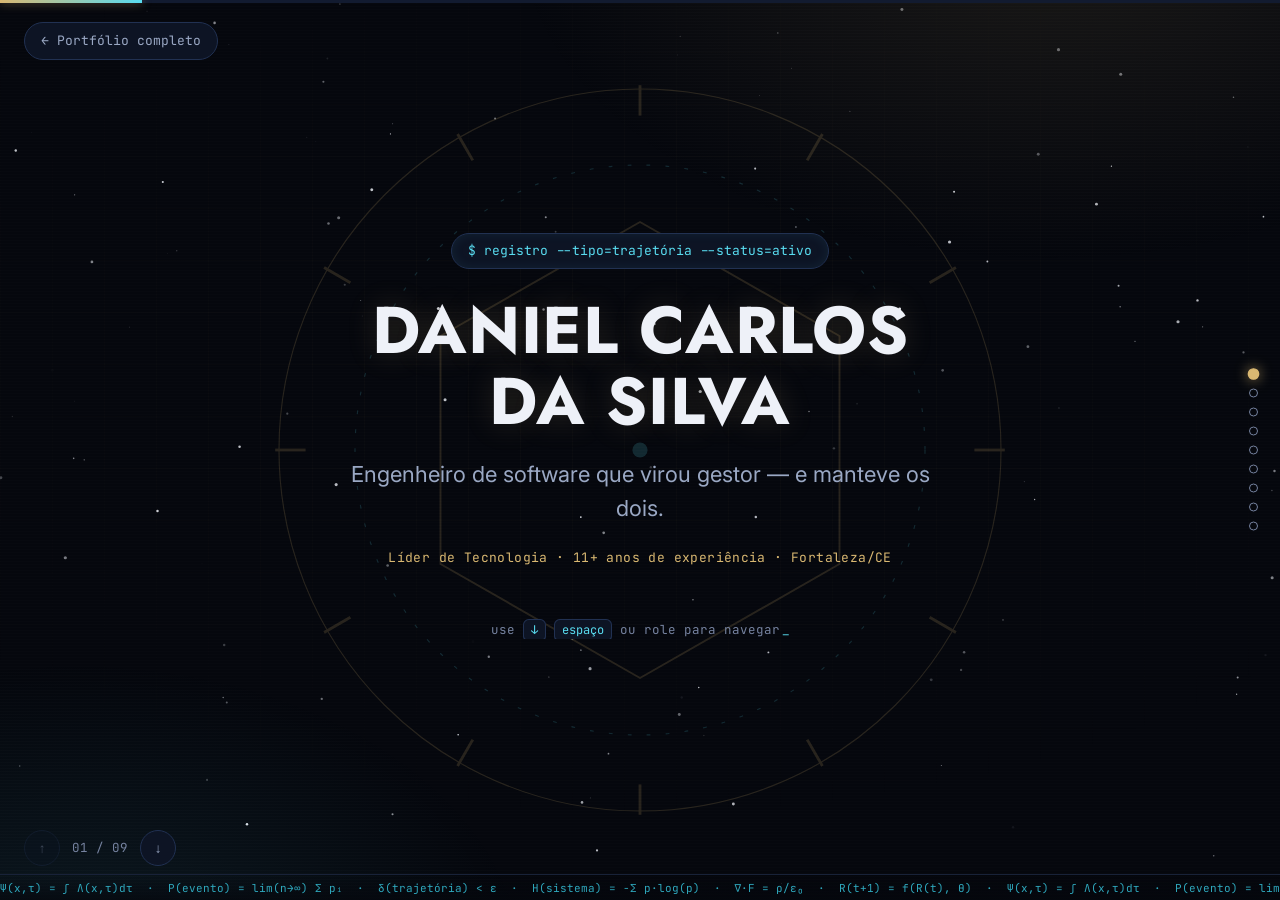
==== apresentacao.html @ c09f31e4 "Adicionar apresentação de trajetória em slide-deck com tema sci-fi Nova página apresentacao.html: sl" ====
<!DOCTYPE html>
<html lang="pt-BR">
<head>
<meta charset="UTF-8">
<meta name="viewport" content="width=device-width, initial-scale=1.0">
<title>Apresentação — Daniel Carlos da Silva</title>
<meta name="description" content="Apresentação da trajetória de Daniel Carlos da Silva: de assistente de TI a Líder de Tecnologia, com liderança, engenharia, dados e IA aplicada a negócio.">
<meta name="theme-color" content="#05070d">
<link rel="canonical" href="https://danielcarlos.dev/apresentacao.html">
<meta property="og:type" content="website">
<meta property="og:title" content="Apresentação — Daniel Carlos da Silva">
<meta property="og:description" content="Trajetória de assistente de TI a Líder de Tecnologia — liderança, engenharia, dados e IA aplicada a negócio.">
<meta property="og:url" content="https://danielcarlos.dev/apresentacao.html">
<meta property="og:locale" content="pt_BR">
<meta property="og:image" content="https://danielcarlos.dev/assets/og-image.png">
<meta property="og:image:width" content="1200">
<meta property="og:image:height" content="630">
<meta name="twitter:card" content="summary_large_image">
<meta name="twitter:image" content="https://danielcarlos.dev/assets/og-image.png">
<link rel="icon" href="assets/favicon.svg" type="image/svg+xml">
<link rel="icon" href="assets/favicon.ico" sizes="any">
<link rel="apple-touch-icon" href="assets/apple-touch-icon.png">
<link rel="preconnect" href="https://fonts.googleapis.com">
<link rel="preconnect" href="https://fonts.gstatic.com" crossorigin>
<link href="https://fonts.googleapis.com/css2?family=Jost:wght@500;600;700&family=Orbitron:wght@500;700;800&family=JetBrains+Mono:wght@400;500;700&family=Inter:wght@400;500;600;700&display=swap" rel="stylesheet">
<link rel="stylesheet" href="css/apresentacao.css">
</head>
<body>

<canvas id="starfield" class="starfield" aria-hidden="true"></canvas>
<div class="deck-bg" aria-hidden="true"></div>

<svg class="vault-emblem" viewBox="0 0 400 400" aria-hidden="true">
  <g class="ring ring-outer">
    <circle cx="200" cy="200" r="190" fill="none" stroke="var(--gold)" stroke-width="0.6"/>
    <line x1="200" y1="8" x2="200" y2="24" stroke="var(--gold)" stroke-width="1.5"/>
    <line x1="200" y1="8" x2="200" y2="24" stroke="var(--gold)" stroke-width="1.5" transform="rotate(30 200 200)"/>
    <line x1="200" y1="8" x2="200" y2="24" stroke="var(--gold)" stroke-width="1.5" transform="rotate(60 200 200)"/>
    <line x1="200" y1="8" x2="200" y2="24" stroke="var(--gold)" stroke-width="1.5" transform="rotate(90 200 200)"/>
    <line x1="200" y1="8" x2="200" y2="24" stroke="var(--gold)" stroke-width="1.5" transform="rotate(120 200 200)"/>
    <line x1="200" y1="8" x2="200" y2="24" stroke="var(--gold)" stroke-width="1.5" transform="rotate(150 200 200)"/>
    <line x1="200" y1="8" x2="200" y2="24" stroke="var(--gold)" stroke-width="1.5" transform="rotate(180 200 200)"/>
    <line x1="200" y1="8" x2="200" y2="24" stroke="var(--gold)" stroke-width="1.5" transform="rotate(210 200 200)"/>
    <line x1="200" y1="8" x2="200" y2="24" stroke="var(--gold)" stroke-width="1.5" transform="rotate(240 200 200)"/>
    <line x1="200" y1="8" x2="200" y2="24" stroke="var(--gold)" stroke-width="1.5" transform="rotate(270 200 200)"/>
    <line x1="200" y1="8" x2="200" y2="24" stroke="var(--gold)" stroke-width="1.5" transform="rotate(300 200 200)"/>
    <line x1="200" y1="8" x2="200" y2="24" stroke="var(--gold)" stroke-width="1.5" transform="rotate(330 200 200)"/>
  </g>
  <g class="ring ring-mid">
    <circle cx="200" cy="200" r="150" fill="none" stroke="var(--cyan)" stroke-width="0.6" stroke-dasharray="2 8"/>
  </g>
  <g class="ring ring-inner">
    <polygon points="200,80 305,140 305,260 200,320 95,260 95,140" fill="none" stroke="var(--gold)" stroke-width="1"/>
  </g>
  <circle cx="200" cy="200" r="4" fill="var(--cyan)"/>
</svg>

<div class="equation-ticker" aria-hidden="true">
  <div class="ticker-track">
    <span>Ψ(x,τ) = ∫ Λ(x,τ)dτ&nbsp;&nbsp;·&nbsp;&nbsp;P(evento) = lim(n→∞) Σ pᵢ&nbsp;&nbsp;·&nbsp;&nbsp;δ(trajetória) &lt; ε&nbsp;&nbsp;·&nbsp;&nbsp;H(sistema) = −Σ p·log(p)&nbsp;&nbsp;·&nbsp;&nbsp;∇·F = ρ/ε₀&nbsp;&nbsp;·&nbsp;&nbsp;R(t+1) = f(R(t), θ)&nbsp;&nbsp;·&nbsp;&nbsp;</span>
    <span>Ψ(x,τ) = ∫ Λ(x,τ)dτ&nbsp;&nbsp;·&nbsp;&nbsp;P(evento) = lim(n→∞) Σ pᵢ&nbsp;&nbsp;·&nbsp;&nbsp;δ(trajetória) &lt; ε&nbsp;&nbsp;·&nbsp;&nbsp;H(sistema) = −Σ p·log(p)&nbsp;&nbsp;·&nbsp;&nbsp;∇·F = ρ/ε₀&nbsp;&nbsp;·&nbsp;&nbsp;R(t+1) = f(R(t), θ)&nbsp;&nbsp;·&nbsp;&nbsp;</span>
  </div>
</div>

<a class="deck-home" href="index.html">← Portfólio completo</a>

<div class="deck-progress"><span id="deckProgress"></span></div>

<main class="deck" id="deck">

  <!-- 00 · COVER -->
  <section class="slide" data-slide="0">
    <div class="slide-inner cover">
      <span class="tag mono anim">$ registro --tipo=trajetória --status=ativo</span>
      <h1 class="anim">Daniel Carlos<br>da Silva</h1>
      <p class="sub anim">Engenheiro de software que virou gestor — e manteve os dois.</p>
      <div class="cover-meta anim">Líder de Tecnologia · 11+ anos de experiência · Fortaleza/CE</div>
      <div class="hint anim">use <kbd>↓</kbd> <kbd>espaço</kbd> ou role para navegar<span class="cursor-blink">_</span></div>
    </div>
  </section>

  <!-- 01 · QUEM SOU -->
  <section class="slide" data-slide="1">
    <div class="slide-inner">
      <span class="eyebrow anim">Registro 01 · Identidade</span>
      <h2 class="anim">Três frentes, uma única pessoa</h2>
      <p class="lead anim">Não sou gestor que se afastou da técnica: sou o profissional que traduz complexidade técnica em decisão de negócio — e vice-versa.</p>
      <div class="cards-3 anim">
        <div class="card">
          <span class="card-tag">Liderança</span>
          <h3>Gestão de pessoas</h3>
          <p>Times multidisciplinares, 1:1 periódicos, feedback, PDI com modelo CHA e cultura Full Cycle.</p>
        </div>
        <div class="card">
          <span class="card-tag">Engenharia</span>
          <h3>Hands-on técnico</h3>
          <p>Python/Django, PHP/Laravel, APIs, arquitetura serverless em AWS, Data Lake e DevOps.</p>
        </div>
        <div class="card">
          <span class="card-tag">Negócio</span>
          <h3>Resultado operacional</h3>
          <p>Redução de custos de cloud, governança, LGPD, melhoria de SLAs e automação com IA.</p>
        </div>
      </div>
    </div>
  </section>

  <!-- 02 · IMPACTO -->
  <section class="slide" data-slide="2">
    <div class="slide-inner">
      <span class="eyebrow anim">Registro 02 · Impacto</span>
      <h2 class="anim">Números que sustentam a operação</h2>
      <div class="stats-grid anim">
        <div class="stat">
          <span class="stat-num" data-count-to="19">0</span>
          <span class="stat-lab">pessoas lideradas</span>
        </div>
        <div class="stat">
          <span class="stat-num" data-count-to="11" data-suffix="+">0</span>
          <span class="stat-lab">anos de experiência</span>
        </div>
        <div class="stat">
          <span class="stat-num" data-count-to="99.7" data-decimals="1" data-suffix="%">0</span>
          <span class="stat-lab">SLA de 1ª resposta</span>
        </div>
        <div class="stat">
          <span class="stat-num" data-count-to="4260" data-thousands="true">0</span>
          <span class="stat-lab">tickets resolvidos/ano</span>
        </div>
        <div class="stat">
          <span class="stat-num" data-count-to="10" data-prefix="+" data-suffix="k">0</span>
          <span class="stat-lab">acessos mensais</span>
        </div>
        <div class="stat">
          <span class="stat-num" data-count-to="52" data-prefix="+" data-suffix="%">0</span>
          <span class="stat-lab">crescimento da empresa (2024)</span>
        </div>
      </div>
    </div>
  </section>

  <!-- 03 · TRAJETORIA -->
  <section class="slide" data-slide="3">
    <div class="slide-inner">
      <span class="eyebrow anim">Registro 03 · Trajetória</span>
      <h2 class="anim">De assistente de TI a gerente de tecnologia</h2>
      <div class="deck-timeline anim">
        <div class="dt-item">
          <span class="dt-when">2015 — 2018</span>
          <span class="dt-role">Assistente de TI</span>
          <span class="dt-desc">Suporte técnico N1, gestão de ativos e infraestrutura interna.</span>
        </div>
        <div class="dt-item">
          <span class="dt-when">2018 — 2019</span>
          <span class="dt-role">Analista de TI Pleno</span>
          <span class="dt-desc">Requisitos, integrações via API e administração de servidores.</span>
        </div>
        <div class="dt-item">
          <span class="dt-when">2019 — 2022</span>
          <span class="dt-role">Analista de TI Sênior</span>
          <span class="dt-desc">Telemetria em tempo real de usinas fotovoltaicas e medidores.</span>
        </div>
        <div class="dt-item current">
          <span class="dt-when">2022 — atual</span>
          <span class="dt-role">Gerente de Tecnologia</span>
          <span class="dt-desc">Liderança de 19 pessoas, arquitetura AWS, Data Lake e IA aplicada.</span>
        </div>
      </div>
    </div>
  </section>

  <!-- 04 · PROJETOS -->
  <section class="slide" data-slide="4">
    <div class="slide-inner">
      <span class="eyebrow anim">Registro 04 · Projetos em destaque</span>
      <h2 class="anim">Onde a arquitetura encontra o resultado</h2>
      <div class="cards-2x2 anim">
        <div class="card">
          <span class="card-tag">Inteligência Artificial</span>
          <h3>Multi-agente de IA para licitações</h3>
          <p>Agentes especializados monitoram editais e avaliam aderência ao perfil da empresa.</p>
        </div>
        <div class="card">
          <span class="card-tag">Energia &amp; IA</span>
          <h3>eco3e — reciclagem &amp; bonificação</h3>
          <p>Trilha de auditoria ponta a ponta para crédito automático em conta (Enel/Equatorial).</p>
        </div>
        <div class="card">
          <span class="card-tag">Dados &amp; Cloud</span>
          <h3>Data Lake corporativo AWS</h3>
          <p>Arquitetura Serverless e Medallion para centralizar dados operacionais com governança LGPD.</p>
        </div>
        <div class="card">
          <span class="card-tag">Arquitetura &amp; Dados</span>
          <h3>Troca com Bônus Equatorial GO</h3>
          <p>+2 milhões de requisições e R$ 12 milhões em verba processados sem intervenção manual.</p>
        </div>
      </div>
    </div>
  </section>

  <!-- 05 · STACK -->
  <section class="slide" data-slide="5">
    <div class="slide-inner">
      <span class="eyebrow anim">Registro 05 · Stack</span>
      <h2 class="anim">Ferramentas do dia a dia</h2>
      <div class="tag-cloud anim">
        <span>Python</span><span>Django</span><span>PHP</span><span>Laravel</span>
        <span>AWS Serverless</span><span>Data Lake</span><span>PySpark</span>
        <span>LLMs &amp; Agentes de IA</span><span>Docker</span><span>MySQL</span>
        <span>PostgreSQL</span><span>Power BI</span><span>Scrum</span><span>Kanban</span>
      </div>
    </div>
  </section>

  <!-- 06 · RESULTADO DE NEGOCIO -->
  <section class="slide" data-slide="6">
    <div class="slide-inner">
      <span class="eyebrow anim">Registro 06 · Resultado de negócio</span>
      <h2 class="anim">Tecnologia que aparece no resultado</h2>
      <div class="big-stats anim">
        <div class="big-stat">
          <span class="stat-num" data-count-to="52" data-prefix="+" data-suffix="%">0</span>
          <span class="stat-lab">crescimento da 3e Soluções em 2024 (revista Exame)</span>
        </div>
        <div class="big-stat">
          <span class="stat-num" data-count-to="200" data-prefix="R$ " data-suffix=" milhões">0</span>
          <span class="stat-lab">projeção de faturamento para 2026</span>
        </div>
      </div>
      <p class="lead anim">Resultado de negócio sustentado pela tecnologia que lidero — não uptime isolado, impacto que aparece no resultado da empresa.</p>
    </div>
  </section>

  <!-- 07 · FORMACAO -->
  <section class="slide" data-slide="7">
    <div class="slide-inner">
      <span class="eyebrow anim">Registro 07 · Formação</span>
      <h2 class="anim">Aprendizado contínuo</h2>
      <div class="edu-list anim">
        <div class="edu-row"><span>Pós-graduação em Inteligência Artificial</span><span class="st">em curso · UNIFOR</span></div>
        <div class="edu-row"><span>MBA em Liderança e Gestão de Pessoas</span><span class="st">em curso · Descomplica</span></div>
        <div class="edu-row"><span>Pós-graduação em Engenharia de Software</span><span class="st done">concluída · Descomplica</span></div>
        <div class="edu-row"><span>Graduação em Redes de Computadores</span><span class="st done">concluída · Faculdade Evolução</span></div>
      </div>
    </div>
  </section>

  <!-- 08 · CONTATO -->
  <section class="slide" data-slide="8">
    <div class="slide-inner cover">
      <span class="eyebrow anim">Registro 08 · Transmissão</span>
      <h2 class="anim">Aberto a oportunidades de liderança em tecnologia</h2>
      <p class="lead anim">Gestão técnica, engenharia, cloud, dados e IA — presencial em Fortaleza/CE, híbrido ou remoto.</p>
      <div class="cta-row anim">
        <a class="btn primary" href="mailto:contato@danielcarlos.dev">contato@danielcarlos.dev</a>
        <a class="btn" href="https://www.linkedin.com/in/danielcdasilva" target="_blank" rel="noopener">LinkedIn ↗</a>
        <a class="btn" href="https://wa.me/5585988012177" target="_blank" rel="noopener">WhatsApp ↗</a>
      </div>
      <a class="deck-back-link anim" href="index.html">Ver portfólio completo →</a>
    </div>
  </section>

</main>

<nav class="deck-dots" id="deckDots" aria-label="Navegação da apresentação"></nav>

<div class="deck-controls">
  <button id="prevSlide" class="deck-btn" aria-label="Slide anterior">↑</button>
  <span class="deck-counter" id="deckCounter">01 / 09</span>
  <button id="nextSlide" class="deck-btn" aria-label="Próximo slide">↓</button>
</div>

<script src="js/apresentacao.js"></script>

</body>
</html>
---- css/apresentacao.css ----
:root{
  --bg:#05070d;
  --bg-elev:#0a0f1c;
  --surface:#0d1424;
  --surface-2:#121b30;
  --line:#213152;
  --line-soft:#182238;
  --ink:#eef1f8;
  --ink-dim:#9aa8c4;
  --ink-faint:#7683a0;
  --gold:#d9b872;
  --gold-bright:#f0cf8e;
  --cyan:#59dcf0;
  --cyan-dim:#2fa8bd;
  --radius:10px;
  --ease:cubic-bezier(.16,1,.3,1);
}
*{box-sizing:border-box;margin:0;padding:0}
html,body{height:100%;overscroll-behavior:none}
body{
  background:var(--bg);color:var(--ink);
  font-family:'Inter',system-ui,sans-serif;line-height:1.55;
  -webkit-font-smoothing:antialiased;
}
a{color:inherit;text-decoration:none}
kbd{
  font-family:'JetBrains Mono',monospace;font-size:12px;background:var(--surface);
  border:1px solid var(--line);border-bottom-width:2px;border-radius:6px;padding:2px 7px;color:var(--cyan);
}
::selection{background:var(--gold);color:#0a0f1c}

.cursor-blink{color:var(--cyan);margin-left:2px;animation:blink 1s step-end infinite}
@keyframes blink{0%,100%{opacity:1}50%{opacity:0}}

/* ---------- AMBIENT LAYERS ---------- */
.starfield{position:fixed;inset:0;z-index:0;pointer-events:none}

.deck-bg{
  position:fixed;inset:0;z-index:0;pointer-events:none;
  background:
    radial-gradient(900px 560px at 82% -8%, rgba(217,184,114,.10), transparent 60%),
    radial-gradient(760px 520px at 6% 108%, rgba(89,220,240,.09), transparent 60%);
}
.deck-bg::before{
  content:"";position:absolute;inset:0;opacity:.5;
  background-image:
    linear-gradient(rgba(217,184,114,.05) 1px, transparent 1px),
    linear-gradient(90deg, rgba(217,184,114,.05) 1px, transparent 1px);
  background-size:52px 52px;
  -webkit-mask-image:radial-gradient(ellipse 80% 60% at 50% 40%, #000 20%, transparent 92%);
  mask-image:radial-gradient(ellipse 80% 60% at 50% 40%, #000 20%, transparent 92%);
}
.deck-bg::after{
  content:"";position:absolute;inset:0;pointer-events:none;
  background:repeating-linear-gradient(rgba(255,255,255,.012) 0px, rgba(255,255,255,.012) 1px, transparent 1px, transparent 3px);
  mix-blend-mode:overlay;
}

.vault-emblem{
  position:fixed;top:50%;left:50%;z-index:0;pointer-events:none;
  width:min(72vw,760px);height:min(72vw,760px);
  transform:translate(-50%,-50%);opacity:.16;
}
.vault-emblem .ring-outer{transform-origin:200px 200px;animation:spin-cw 140s linear infinite}
.vault-emblem .ring-mid{transform-origin:200px 200px;animation:spin-ccw 100s linear infinite}
.vault-emblem .ring-inner{transform-origin:200px 200px;animation:spin-cw 70s linear infinite}
@keyframes spin-cw{to{transform:rotate(360deg)}}
@keyframes spin-ccw{to{transform:rotate(-360deg)}}

.equation-ticker{
  position:fixed;left:0;right:0;bottom:0;z-index:35;height:26px;overflow:hidden;
  background:linear-gradient(180deg, transparent, rgba(5,7,13,.7));
  border-top:1px solid var(--line-soft);
  pointer-events:none;
}
.ticker-track{
  display:flex;white-space:nowrap;width:max-content;
  font-family:'JetBrains Mono',monospace;font-size:11px;color:var(--cyan-dim);
  padding-top:5px;animation:ticker 46s linear infinite;
}
.ticker-track span{padding-right:0}
@keyframes ticker{from{transform:translateX(0)}to{transform:translateX(-50%)}}

@media(prefers-reduced-motion:reduce){
  .vault-emblem .ring-outer,.vault-emblem .ring-mid,.vault-emblem .ring-inner,.ticker-track,.cursor-blink{animation:none}
}

/* ---------- TOP CHROME ---------- */
.deck-home{
  position:fixed;top:22px;left:24px;z-index:40;
  font-family:'JetBrains Mono',monospace;font-size:13px;color:var(--ink-dim);
  background:var(--surface);border:1px solid var(--line);border-radius:99px;
  padding:8px 16px;transition:.2s var(--ease);
}
.deck-home:hover{border-color:var(--cyan);color:var(--cyan);box-shadow:0 0 16px -4px rgba(89,220,240,.5)}

.deck-progress{position:fixed;top:0;left:0;right:0;height:3px;z-index:50;background:var(--surface-2)}
.deck-progress span{
  display:block;height:100%;width:11.11%;
  background:linear-gradient(90deg,var(--gold),var(--cyan));
  box-shadow:0 0 10px rgba(217,184,114,.6);
  transition:width .5s var(--ease);
}

/* ---------- DECK / SLIDES ---------- */
.deck{position:relative;height:100vh;height:100dvh;overflow:hidden;z-index:1}
.slide{
  position:absolute;inset:0;display:flex;align-items:center;justify-content:center;
  padding:90px 28px 118px;
  opacity:0;transform:translateY(28px);
  transition:opacity .55s var(--ease),transform .55s var(--ease);
  pointer-events:none;
}
.slide.active{opacity:1;transform:none;pointer-events:auto;z-index:2}
.slide-inner{
  width:100%;max-width:880px;max-height:100%;overflow-y:auto;
  -webkit-overflow-scrolling:touch;
  scrollbar-width:none;
}
.slide-inner::-webkit-scrollbar{display:none}
.slide-inner.cover{text-align:center;display:flex;flex-direction:column;align-items:center}

.anim{opacity:0;transform:translateY(18px);transition:opacity .55s var(--ease),transform .55s var(--ease)}
.slide.active .anim{opacity:1;transform:none}
.slide.active .anim:nth-child(1){transition-delay:.05s}
.slide.active .anim:nth-child(2){transition-delay:.12s}
.slide.active .anim:nth-child(3){transition-delay:.19s}
.slide.active .anim:nth-child(4){transition-delay:.26s}
.slide.active .anim:nth-child(5){transition-delay:.33s}

.tag{
  display:inline-block;font-family:'JetBrains Mono',monospace;font-size:13px;color:var(--cyan);
  background:var(--surface);border:1px solid var(--line);border-radius:99px;padding:7px 16px;margin-bottom:26px;
  box-shadow:inset 0 0 12px rgba(89,220,240,.08);
}
.eyebrow{
  display:block;font-family:'JetBrains Mono',monospace;font-size:12px;letter-spacing:.18em;text-transform:uppercase;
  color:var(--cyan);margin-bottom:14px;
}
h1{
  font-family:'Jost',sans-serif;font-weight:700;letter-spacing:.01em;text-transform:uppercase;
  font-size:clamp(36px,6.6vw,66px);line-height:1.08;margin-bottom:20px;
  color:var(--ink);text-shadow:0 0 30px rgba(217,184,114,.18);
}
.slide[data-slide="0"] h1{animation:glitch 1s ease .5s 1 both}
@keyframes glitch{
  0%{text-shadow:2px 0 var(--cyan),-2px 0 var(--gold)}
  20%{text-shadow:-2px 0 var(--cyan),2px 0 var(--gold)}
  40%{text-shadow:1px 0 var(--cyan),-1px 0 var(--gold)}
  60%{text-shadow:-1px 0 var(--cyan),1px 0 var(--gold)}
  80%{text-shadow:0 0 30px rgba(217,184,114,.18)}
  100%{text-shadow:0 0 30px rgba(217,184,114,.18)}
}
h2{
  font-family:'Jost',sans-serif;font-weight:600;letter-spacing:.01em;text-transform:uppercase;
  font-size:clamp(24px,4vw,38px);line-height:1.2;margin-bottom:18px;max-width:24ch;color:var(--ink);
}
.sub{font-size:clamp(17px,2.4vw,22px);color:var(--ink-dim);max-width:44ch;margin:0 auto 22px}
.lead{font-size:clamp(15px,1.9vw,18px);color:var(--ink-dim);max-width:58ch;margin-bottom:26px}
.cover-meta{
  font-family:'JetBrains Mono',monospace;font-size:13px;color:var(--gold);margin-bottom:52px;letter-spacing:.03em;
}
.hint{font-family:'JetBrains Mono',monospace;font-size:12.5px;color:var(--ink-faint)}

/* ---------- CARDS ---------- */
.cards-3{display:grid;grid-template-columns:repeat(3,1fr);gap:16px}
.cards-2x2{display:grid;grid-template-columns:repeat(2,1fr);gap:16px}
@media(max-width:760px){.cards-3,.cards-2x2{grid-template-columns:1fr}}
.card{
  background:var(--surface);border:1px solid var(--line);border-radius:var(--radius);
  padding:22px 20px;text-align:left;transition:.3s var(--ease);position:relative;overflow:hidden;
}
.card::before{content:"";position:absolute;left:0;top:0;width:2px;height:0;background:var(--cyan);transition:height .3s var(--ease)}
.card:hover{border-color:rgba(217,184,114,.5);transform:translateY(-3px);box-shadow:0 18px 36px -18px rgba(217,184,114,.3),0 0 24px -10px rgba(89,220,240,.25)}
.card:hover::before{height:100%}
.card-tag{
  display:inline-block;font-family:'JetBrains Mono',monospace;font-size:10.5px;letter-spacing:.12em;text-transform:uppercase;
  color:var(--gold);margin-bottom:10px;
}
.card h3{font-family:'Jost',sans-serif;font-size:17px;margin-bottom:8px;font-weight:600;text-transform:none;letter-spacing:0}
.card p{font-size:14px;color:var(--ink-dim)}

/* ---------- STATS ---------- */
.stats-grid{display:grid;grid-template-columns:repeat(3,1fr);gap:1px;background:var(--line);border:1px solid var(--line);border-radius:var(--radius);overflow:hidden}
@media(max-width:640px){.stats-grid{grid-template-columns:repeat(2,1fr)}}
.stat{background:var(--surface);padding:26px 18px;text-align:center}
.stat-num{
  display:block;font-family:'Orbitron',sans-serif;font-weight:700;font-size:clamp(24px,4vw,34px);
  color:var(--gold-bright);line-height:1;margin-bottom:8px;text-shadow:0 0 18px rgba(217,184,114,.35);
}
.stat-lab{display:block;font-size:12.5px;color:var(--ink-dim);line-height:1.35}

.big-stats{display:flex;flex-wrap:wrap;gap:16px;margin-bottom:26px}
.big-stat{
  flex:1 1 260px;background:var(--surface);border:1px solid var(--line);border-radius:var(--radius);
  padding:30px 26px;text-align:left;
}
.big-stat .stat-num{font-size:clamp(32px,5.4vw,48px);margin-bottom:10px}
.big-stat .stat-lab{font-size:14px}

/* ---------- TIMELINE ---------- */
.deck-timeline{display:flex;flex-direction:column;gap:0}
.dt-item{
  display:grid;grid-template-columns:120px 1fr;gap:18px;padding:16px 0;border-bottom:1px solid var(--line-soft);
  align-items:baseline;text-align:left;
}
.dt-item:last-child{border-bottom:none}
.dt-when{font-family:'JetBrains Mono',monospace;font-size:12px;color:var(--ink-faint)}
.dt-role{font-family:'Jost',sans-serif;font-weight:600;font-size:16px;grid-column:1/-1;margin-top:-8px;text-transform:uppercase;letter-spacing:.01em}
.dt-desc{font-size:14px;color:var(--ink-dim);grid-column:1/-1}
.dt-item.current .dt-role{color:var(--gold-bright)}
@media(min-width:641px){
  .dt-item{grid-template-columns:120px 220px 1fr}
  .dt-role{grid-column:auto;margin-top:0}
  .dt-desc{grid-column:auto}
}

/* ---------- TAG CLOUD ---------- */
.tag-cloud{display:flex;flex-wrap:wrap;gap:10px;justify-content:center}
.tag-cloud span{
  font-family:'JetBrains Mono',monospace;font-size:13.5px;color:var(--ink);
  background:var(--surface);border:1px solid var(--line);border-radius:99px;padding:9px 16px;
  transition:.2s var(--ease);
}
.tag-cloud span:hover{border-color:var(--cyan);color:var(--cyan);transform:translateY(-2px);box-shadow:0 0 14px -4px rgba(89,220,240,.5)}

/* ---------- EDU ---------- */
.edu-list{display:flex;flex-direction:column;text-align:left}
.edu-row{
  display:flex;flex-wrap:wrap;justify-content:space-between;gap:8px;
  padding:15px 0;border-bottom:1px solid var(--line-soft);font-size:15px;
}
.edu-row:last-child{border-bottom:none}
.edu-row .st{
  font-family:'JetBrains Mono',monospace;font-size:11.5px;color:var(--cyan);
  border:1px solid var(--cyan-dim);border-radius:99px;padding:3px 10px;white-space:nowrap;
}
.edu-row .st.done{color:var(--ink-faint);border-color:var(--line)}

/* ---------- BUTTONS ---------- */
.cta-row{display:flex;flex-wrap:wrap;gap:12px;justify-content:center;margin-bottom:26px}
.btn{
  font-family:'JetBrains Mono',monospace;font-size:13px;font-weight:500;
  padding:12px 20px;border-radius:99px;border:1px solid var(--line);color:var(--ink);
  background:var(--surface);transition:.25s var(--ease);display:inline-flex;align-items:center;gap:8px;
}
.btn.primary{background:var(--gold);border-color:var(--gold);color:#0a0f1c;font-weight:700}
.btn.primary:hover{background:var(--gold-bright);border-color:var(--gold-bright);box-shadow:0 0 22px -4px rgba(217,184,114,.6)}
.btn:hover{border-color:var(--cyan);color:var(--cyan);transform:translateY(-2px);box-shadow:0 0 18px -6px rgba(89,220,240,.5)}
.deck-back-link{
  font-family:'JetBrains Mono',monospace;font-size:13px;color:var(--cyan);
  border-bottom:1px solid transparent;transition:.2s;
}
.deck-back-link:hover{border-color:var(--cyan)}

/* ---------- DOTS + CONTROLS ---------- */
.deck-dots{
  position:fixed;right:22px;top:50%;transform:translateY(-50%);z-index:40;
  display:flex;flex-direction:column;gap:10px;
}
.deck-dots .dot{
  width:9px;height:9px;border-radius:50%;background:transparent;border:1.5px solid var(--ink-faint);
  cursor:pointer;padding:0;transition:.25s var(--ease);
}
.deck-dots .dot.active{background:var(--gold);border-color:var(--gold);transform:scale(1.3);box-shadow:0 0 10px rgba(217,184,114,.7)}
.deck-dots .dot:hover{border-color:var(--cyan)}

.deck-controls{
  position:fixed;left:24px;bottom:34px;z-index:40;
  display:flex;align-items:center;gap:12px;
  font-family:'JetBrains Mono',monospace;font-size:12.5px;color:var(--ink-faint);
}
.deck-btn{
  width:36px;height:36px;border-radius:50%;background:var(--surface);border:1px solid var(--line);
  color:var(--ink-dim);cursor:pointer;display:flex;align-items:center;justify-content:center;
  transition:.2s var(--ease);
}
.deck-btn:hover{border-color:var(--cyan);color:var(--cyan);box-shadow:0 0 14px -4px rgba(89,220,240,.5)}
.deck-btn:disabled{opacity:.35;cursor:default;pointer-events:none}

@media(max-width:680px){
  .deck-dots{display:none}
  .slide{padding:80px 20px 108px}
  .deck-home{top:16px;left:16px;font-size:12px;padding:7px 13px}
  .vault-emblem{opacity:.10}
}

@media(prefers-reduced-motion:reduce){
  .slide,.anim{transition:opacity .2s linear !important;transform:none !important}
  .deck-progress span,.card,.tag-cloud span,.btn,.deck-btn{transition:none}
  .slide[data-slide="0"] h1{animation:none}
}
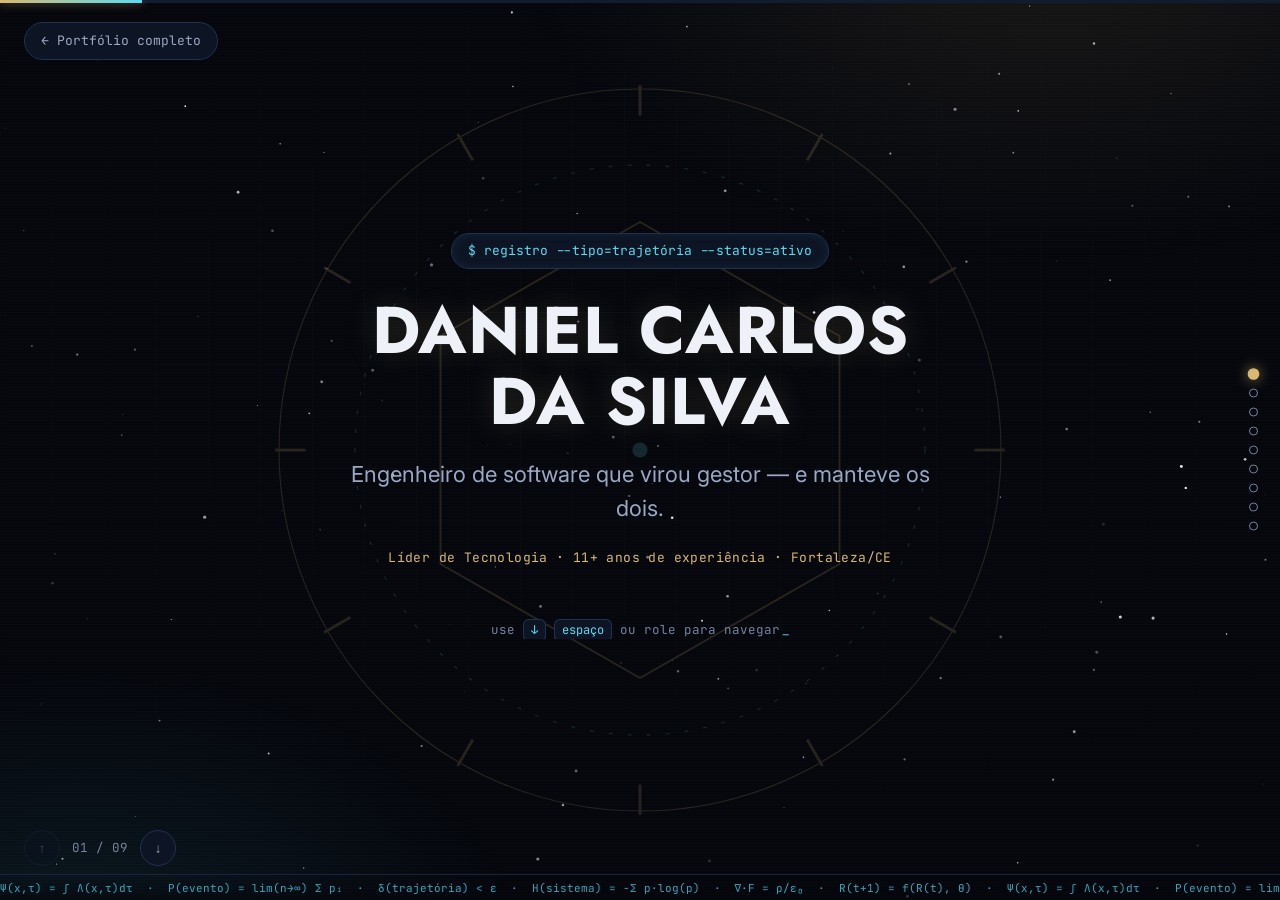
==== commit 136a19b2: "fix: atualiza projeto Troca com Bônus com números e stack corretos Substitui os dados do card, currí" ====
--- a/apresentacao.html
+++ b/apresentacao.html
@@ -191,9 +191,9 @@
           <p>Arquitetura Serverless e Medallion para centralizar dados operacionais com governança LGPD.</p>
         </div>
         <div class="card">
-          <span class="card-tag">Arquitetura &amp; Dados</span>
-          <h3>Troca com Bônus Equatorial GO</h3>
-          <p>+2 milhões de requisições e R$ 12 milhões em verba processados sem intervenção manual.</p>
+          <span class="card-tag">Produtos Digitais &amp; Cloud</span>
+          <h3>Troca com Bônus Equatorial</h3>
+          <p>+16 mil cadastros e ~93% de aprovação em plataforma serverless na AWS, sem incidentes graves.</p>
         </div>
       </div>
     </div>
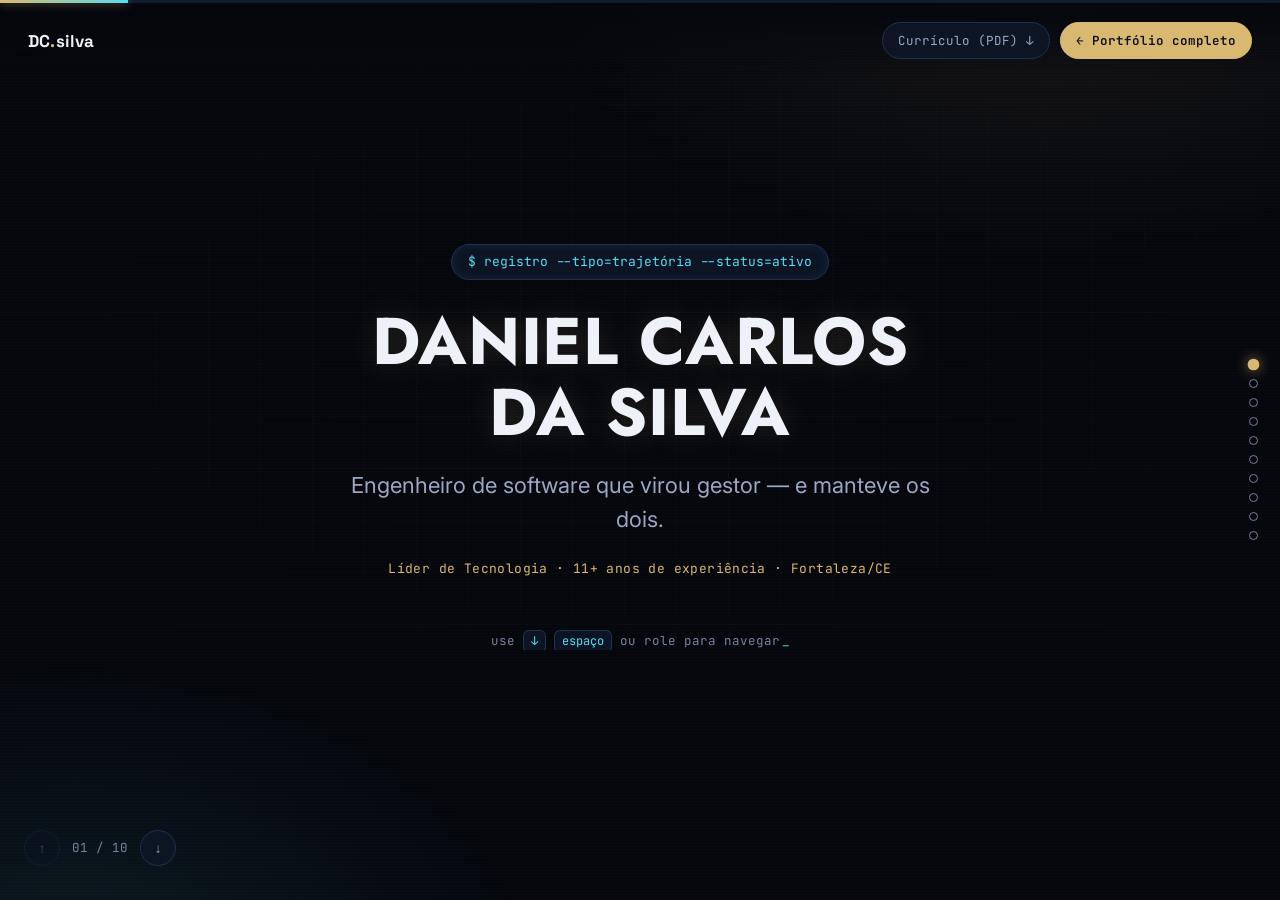
==== commit 92009433: "feat: reestrutura apresentação com foco em proposta de valor e mobile Adiciona slide de proposta de " ====
--- a/apresentacao.html
+++ b/apresentacao.html
@@ -22,49 +22,22 @@
 <link rel="apple-touch-icon" href="assets/apple-touch-icon.png">
 <link rel="preconnect" href="https://fonts.googleapis.com">
 <link rel="preconnect" href="https://fonts.gstatic.com" crossorigin>
-<link href="https://fonts.googleapis.com/css2?family=Jost:wght@500;600;700&family=Orbitron:wght@500;700;800&family=JetBrains+Mono:wght@400;500;700&family=Inter:wght@400;500;600;700&display=swap" rel="stylesheet">
+<link href="https://fonts.googleapis.com/css2?family=Jost:wght@500;600;700&family=Space+Grotesk:wght@500;600;700&family=JetBrains+Mono:wght@400;500;700&family=Inter:wght@400;500;600;700&display=swap" rel="stylesheet">
 <link rel="stylesheet" href="css/apresentacao.css">
 </head>
 <body>
 
-<canvas id="starfield" class="starfield" aria-hidden="true"></canvas>
 <div class="deck-bg" aria-hidden="true"></div>
 
-<svg class="vault-emblem" viewBox="0 0 400 400" aria-hidden="true">
-  <g class="ring ring-outer">
-    <circle cx="200" cy="200" r="190" fill="none" stroke="var(--gold)" stroke-width="0.6"/>
-    <line x1="200" y1="8" x2="200" y2="24" stroke="var(--gold)" stroke-width="1.5"/>
-    <line x1="200" y1="8" x2="200" y2="24" stroke="var(--gold)" stroke-width="1.5" transform="rotate(30 200 200)"/>
-    <line x1="200" y1="8" x2="200" y2="24" stroke="var(--gold)" stroke-width="1.5" transform="rotate(60 200 200)"/>
-    <line x1="200" y1="8" x2="200" y2="24" stroke="var(--gold)" stroke-width="1.5" transform="rotate(90 200 200)"/>
-    <line x1="200" y1="8" x2="200" y2="24" stroke="var(--gold)" stroke-width="1.5" transform="rotate(120 200 200)"/>
-    <line x1="200" y1="8" x2="200" y2="24" stroke="var(--gold)" stroke-width="1.5" transform="rotate(150 200 200)"/>
-    <line x1="200" y1="8" x2="200" y2="24" stroke="var(--gold)" stroke-width="1.5" transform="rotate(180 200 200)"/>
-    <line x1="200" y1="8" x2="200" y2="24" stroke="var(--gold)" stroke-width="1.5" transform="rotate(210 200 200)"/>
-    <line x1="200" y1="8" x2="200" y2="24" stroke="var(--gold)" stroke-width="1.5" transform="rotate(240 200 200)"/>
-    <line x1="200" y1="8" x2="200" y2="24" stroke="var(--gold)" stroke-width="1.5" transform="rotate(270 200 200)"/>
-    <line x1="200" y1="8" x2="200" y2="24" stroke="var(--gold)" stroke-width="1.5" transform="rotate(300 200 200)"/>
-    <line x1="200" y1="8" x2="200" y2="24" stroke="var(--gold)" stroke-width="1.5" transform="rotate(330 200 200)"/>
-  </g>
-  <g class="ring ring-mid">
-    <circle cx="200" cy="200" r="150" fill="none" stroke="var(--cyan)" stroke-width="0.6" stroke-dasharray="2 8"/>
-  </g>
-  <g class="ring ring-inner">
-    <polygon points="200,80 305,140 305,260 200,320 95,260 95,140" fill="none" stroke="var(--gold)" stroke-width="1"/>
-  </g>
-  <circle cx="200" cy="200" r="4" fill="var(--cyan)"/>
-</svg>
-
-<div class="equation-ticker" aria-hidden="true">
-  <div class="ticker-track">
-    <span>Ψ(x,τ) = ∫ Λ(x,τ)dτ&nbsp;&nbsp;·&nbsp;&nbsp;P(evento) = lim(n→∞) Σ pᵢ&nbsp;&nbsp;·&nbsp;&nbsp;δ(trajetória) &lt; ε&nbsp;&nbsp;·&nbsp;&nbsp;H(sistema) = −Σ p·log(p)&nbsp;&nbsp;·&nbsp;&nbsp;∇·F = ρ/ε₀&nbsp;&nbsp;·&nbsp;&nbsp;R(t+1) = f(R(t), θ)&nbsp;&nbsp;·&nbsp;&nbsp;</span>
-    <span>Ψ(x,τ) = ∫ Λ(x,τ)dτ&nbsp;&nbsp;·&nbsp;&nbsp;P(evento) = lim(n→∞) Σ pᵢ&nbsp;&nbsp;·&nbsp;&nbsp;δ(trajetória) &lt; ε&nbsp;&nbsp;·&nbsp;&nbsp;H(sistema) = −Σ p·log(p)&nbsp;&nbsp;·&nbsp;&nbsp;∇·F = ρ/ε₀&nbsp;&nbsp;·&nbsp;&nbsp;R(t+1) = f(R(t), θ)&nbsp;&nbsp;·&nbsp;&nbsp;</span>
+<div class="deck-progress"><span id="deckProgress"></span></div>
+
+<nav class="deck-nav">
+  <a class="deck-brand" href="index.html">DC<span>.</span>silva</a>
+  <div class="deck-nav-links">
+    <a href="assets/curriculo-daniel-carlos-da-silva.pdf" download="curriculo-daniel-carlos-da-silva.pdf">Currículo (PDF) ↓</a>
+    <a class="primary" href="index.html">← Portfólio completo</a>
   </div>
-</div>
-
-<a class="deck-home" href="index.html">← Portfólio completo</a>
-
-<div class="deck-progress"><span id="deckProgress"></span></div>
+</nav>
 
 <main class="deck" id="deck">
 
@@ -75,14 +48,36 @@
       <h1 class="anim">Daniel Carlos<br>da Silva</h1>
       <p class="sub anim">Engenheiro de software que virou gestor — e manteve os dois.</p>
       <div class="cover-meta anim">Líder de Tecnologia · 11+ anos de experiência · Fortaleza/CE</div>
-      <div class="hint anim">use <kbd>↓</kbd> <kbd>espaço</kbd> ou role para navegar<span class="cursor-blink">_</span></div>
-    </div>
-  </section>
-
-  <!-- 01 · QUEM SOU -->
+      <div class="hint anim"><span class="hint-desktop">use <kbd>↓</kbd> <kbd>espaço</kbd> ou role para navegar</span><span class="hint-mobile">deslize para navegar</span><span class="cursor-blink">_</span></div>
+    </div>
+  </section>
+
+  <!-- 01 · PROPOSTA DE VALOR -->
   <section class="slide" data-slide="1">
     <div class="slide-inner">
-      <span class="eyebrow anim">Registro 01 · Identidade</span>
+      <span class="eyebrow anim">Registro 01 · Proposta de valor</span>
+      <h2 class="anim">Tecnologia que aparece no resultado do negócio</h2>
+      <p class="lead anim">Comecei escrevendo código e nunca parei. Meu diferencial é atuar hands-on em engenharia — Python, AWS, dados e IA — sem abrir mão da liderança estratégica de times. Não sou gestor que se afastou da técnica: sou o profissional que traduz complexidade técnica em decisão de negócio e vice-versa.</p>
+      <div class="value-points anim">
+        <div class="vp"><span class="vp-num">01</span><p>Lidero um time de 19 pessoas sustentando SLA de 99,7% de primeira resposta.</p></div>
+        <div class="vp"><span class="vp-num">02</span><p>Tecnologia que sustenta +52% de crescimento da empresa em 2024 (revista Exame).</p></div>
+        <div class="vp"><span class="vp-num">03</span><p>Hands-on em Python, AWS Serverless, Data Lake e agentes de IA — não só gestão.</p></div>
+      </div>
+      <div class="roles-strip anim">
+        <span class="role-pill">Gerente de Tecnologia / TI</span>
+        <span class="role-pill">Engineering Manager</span>
+        <span class="role-pill">Tech Lead Manager</span>
+        <span class="role-pill">Coordenador de TI</span>
+        <span class="role-pill">Gerente de Projetos de Dados</span>
+        <span class="role-pill">Liderança em Transformação Digital</span>
+      </div>
+    </div>
+  </section>
+
+  <!-- 02 · QUEM SOU -->
+  <section class="slide" data-slide="2">
+    <div class="slide-inner">
+      <span class="eyebrow anim">Registro 02 · Identidade</span>
       <h2 class="anim">Três frentes, uma única pessoa</h2>
       <p class="lead anim">Não sou gestor que se afastou da técnica: sou o profissional que traduz complexidade técnica em decisão de negócio — e vice-versa.</p>
       <div class="cards-3 anim">
@@ -105,10 +100,10 @@
     </div>
   </section>
 
-  <!-- 02 · IMPACTO -->
-  <section class="slide" data-slide="2">
-    <div class="slide-inner">
-      <span class="eyebrow anim">Registro 02 · Impacto</span>
+  <!-- 03 · IMPACTO -->
+  <section class="slide" data-slide="3">
+    <div class="slide-inner">
+      <span class="eyebrow anim">Registro 03 · Impacto</span>
       <h2 class="anim">Números que sustentam a operação</h2>
       <div class="stats-grid anim">
         <div class="stat">
@@ -139,10 +134,10 @@
     </div>
   </section>
 
-  <!-- 03 · TRAJETORIA -->
-  <section class="slide" data-slide="3">
-    <div class="slide-inner">
-      <span class="eyebrow anim">Registro 03 · Trajetória</span>
+  <!-- 04 · TRAJETORIA -->
+  <section class="slide" data-slide="4">
+    <div class="slide-inner">
+      <span class="eyebrow anim">Registro 04 · Trajetória</span>
       <h2 class="anim">De assistente de TI a gerente de tecnologia</h2>
       <div class="deck-timeline anim">
         <div class="dt-item">
@@ -169,18 +164,23 @@
     </div>
   </section>
 
-  <!-- 04 · PROJETOS -->
-  <section class="slide" data-slide="4">
-    <div class="slide-inner">
-      <span class="eyebrow anim">Registro 04 · Projetos em destaque</span>
+  <!-- 05 · PROJETOS -->
+  <section class="slide" data-slide="5">
+    <div class="slide-inner">
+      <span class="eyebrow anim">Registro 05 · Projetos em destaque</span>
       <h2 class="anim">Onde a arquitetura encontra o resultado</h2>
-      <div class="cards-2x2 anim">
+      <div class="cards-3 anim">
         <div class="card">
           <span class="card-tag">Inteligência Artificial</span>
           <h3>Multi-agente de IA para licitações</h3>
           <p>Agentes especializados monitoram editais e avaliam aderência ao perfil da empresa.</p>
         </div>
         <div class="card">
+          <span class="card-tag">Inteligência Artificial</span>
+          <h3>3e Lex — IA para análise de contratos</h3>
+          <p>Chat que responde sobre prazos, valores e riscos de contratos em PDF sempre citando documento, cláusula e página de origem.</p>
+        </div>
+        <div class="card">
           <span class="card-tag">Energia &amp; IA</span>
           <h3>eco3e — reciclagem &amp; bonificação</h3>
           <p>Trilha de auditoria ponta a ponta para crédito automático em conta (Enel/Equatorial).</p>
@@ -195,28 +195,35 @@
           <h3>Troca com Bônus Equatorial</h3>
           <p>+16 mil cadastros e ~93% de aprovação em plataforma serverless na AWS, sem incidentes graves.</p>
         </div>
-      </div>
-    </div>
-  </section>
-
-  <!-- 05 · STACK -->
-  <section class="slide" data-slide="5">
-    <div class="slide-inner">
-      <span class="eyebrow anim">Registro 05 · Stack</span>
+        <div class="card">
+          <span class="card-tag">Iniciativa própria · 2015 — atual</span>
+          <h3>Formação de Talentos e Liderança Técnica</h3>
+          <p>Palestras de carreira em escolas públicas que já geraram +10 estagiários contratados.</p>
+        </div>
+      </div>
+    </div>
+  </section>
+
+  <!-- 06 · STACK -->
+  <section class="slide" data-slide="6">
+    <div class="slide-inner">
+      <span class="eyebrow anim">Registro 06 · Stack</span>
       <h2 class="anim">Ferramentas do dia a dia</h2>
       <div class="tag-cloud anim">
         <span>Python</span><span>Django</span><span>PHP</span><span>Laravel</span>
+        <span>FastAPI</span><span>LangGraph</span><span>RAG</span>
         <span>AWS Serverless</span><span>Data Lake</span><span>PySpark</span>
-        <span>LLMs &amp; Agentes de IA</span><span>Docker</span><span>MySQL</span>
-        <span>PostgreSQL</span><span>Power BI</span><span>Scrum</span><span>Kanban</span>
-      </div>
-    </div>
-  </section>
-
-  <!-- 06 · RESULTADO DE NEGOCIO -->
-  <section class="slide" data-slide="6">
-    <div class="slide-inner">
-      <span class="eyebrow anim">Registro 06 · Resultado de negócio</span>
+        <span>LLMs &amp; Agentes de IA</span><span>React + TypeScript</span>
+        <span>Docker</span><span>MySQL</span><span>PostgreSQL</span>
+        <span>Power BI</span><span>Scrum</span><span>Kanban</span>
+      </div>
+    </div>
+  </section>
+
+  <!-- 07 · RESULTADO DE NEGOCIO -->
+  <section class="slide" data-slide="7">
+    <div class="slide-inner">
+      <span class="eyebrow anim">Registro 07 · Resultado de negócio</span>
       <h2 class="anim">Tecnologia que aparece no resultado</h2>
       <div class="big-stats anim">
         <div class="big-stat">
@@ -232,30 +239,31 @@
     </div>
   </section>
 
-  <!-- 07 · FORMACAO -->
-  <section class="slide" data-slide="7">
-    <div class="slide-inner">
-      <span class="eyebrow anim">Registro 07 · Formação</span>
+  <!-- 08 · FORMACAO -->
+  <section class="slide" data-slide="8">
+    <div class="slide-inner">
+      <span class="eyebrow anim">Registro 08 · Formação</span>
       <h2 class="anim">Aprendizado contínuo</h2>
       <div class="edu-list anim">
-        <div class="edu-row"><span>Pós-graduação em Inteligência Artificial</span><span class="st">em curso · UNIFOR</span></div>
-        <div class="edu-row"><span>MBA em Liderança e Gestão de Pessoas</span><span class="st">em curso · Descomplica</span></div>
-        <div class="edu-row"><span>Pós-graduação em Engenharia de Software</span><span class="st done">concluída · Descomplica</span></div>
-        <div class="edu-row"><span>Graduação em Redes de Computadores</span><span class="st done">concluída · Faculdade Evolução</span></div>
-      </div>
-    </div>
-  </section>
-
-  <!-- 08 · CONTATO -->
-  <section class="slide" data-slide="8">
+        <div class="edu-row"><span>Pós-graduação em Inteligência Artificial</span><span class="st">em curso · UNIFOR · 2026</span></div>
+        <div class="edu-row"><span>MBA em Liderança e Gestão de Pessoas</span><span class="st">em curso · Descomplica · 2026–2027</span></div>
+        <div class="edu-row"><span>Pós-graduação em Engenharia de Software</span><span class="st done">concluída · Descomplica · 2025–2026</span></div>
+        <div class="edu-row"><span>Graduação em Redes de Computadores</span><span class="st done">concluída · Faculdade Evolução · 2013–2016</span></div>
+      </div>
+    </div>
+  </section>
+
+  <!-- 09 · CONTATO -->
+  <section class="slide" data-slide="9">
     <div class="slide-inner cover">
-      <span class="eyebrow anim">Registro 08 · Transmissão</span>
+      <span class="eyebrow anim">Registro 09 · Contato</span>
       <h2 class="anim">Aberto a oportunidades de liderança em tecnologia</h2>
       <p class="lead anim">Gestão técnica, engenharia, cloud, dados e IA — presencial em Fortaleza/CE, híbrido ou remoto.</p>
       <div class="cta-row anim">
         <a class="btn primary" href="mailto:contato@danielcarlos.dev">contato@danielcarlos.dev</a>
         <a class="btn" href="https://www.linkedin.com/in/danielcdasilva" target="_blank" rel="noopener">LinkedIn ↗</a>
         <a class="btn" href="https://wa.me/5585988012177" target="_blank" rel="noopener">WhatsApp ↗</a>
+        <a class="btn" href="assets/curriculo-daniel-carlos-da-silva.pdf" download="curriculo-daniel-carlos-da-silva.pdf">Currículo (PDF) ↓</a>
       </div>
       <a class="deck-back-link anim" href="index.html">Ver portfólio completo →</a>
     </div>
@@ -267,7 +275,7 @@
 
 <div class="deck-controls">
   <button id="prevSlide" class="deck-btn" aria-label="Slide anterior">↑</button>
-  <span class="deck-counter" id="deckCounter">01 / 09</span>
+  <span class="deck-counter" id="deckCounter">01 / 10</span>
   <button id="nextSlide" class="deck-btn" aria-label="Próximo slide">↓</button>
 </div>
 
--- a/css/apresentacao.css
+++ b/css/apresentacao.css
@@ -33,8 +33,6 @@
 @keyframes blink{0%,100%{opacity:1}50%{opacity:0}}
 
 /* ---------- AMBIENT LAYERS ---------- */
-.starfield{position:fixed;inset:0;z-index:0;pointer-events:none}
-
 .deck-bg{
   position:fixed;inset:0;z-index:0;pointer-events:none;
   background:
@@ -56,44 +54,11 @@
   mix-blend-mode:overlay;
 }
 
-.vault-emblem{
-  position:fixed;top:50%;left:50%;z-index:0;pointer-events:none;
-  width:min(72vw,760px);height:min(72vw,760px);
-  transform:translate(-50%,-50%);opacity:.16;
-}
-.vault-emblem .ring-outer{transform-origin:200px 200px;animation:spin-cw 140s linear infinite}
-.vault-emblem .ring-mid{transform-origin:200px 200px;animation:spin-ccw 100s linear infinite}
-.vault-emblem .ring-inner{transform-origin:200px 200px;animation:spin-cw 70s linear infinite}
-@keyframes spin-cw{to{transform:rotate(360deg)}}
-@keyframes spin-ccw{to{transform:rotate(-360deg)}}
-
-.equation-ticker{
-  position:fixed;left:0;right:0;bottom:0;z-index:35;height:26px;overflow:hidden;
-  background:linear-gradient(180deg, transparent, rgba(5,7,13,.7));
-  border-top:1px solid var(--line-soft);
-  pointer-events:none;
-}
-.ticker-track{
-  display:flex;white-space:nowrap;width:max-content;
-  font-family:'JetBrains Mono',monospace;font-size:11px;color:var(--cyan-dim);
-  padding-top:5px;animation:ticker 46s linear infinite;
-}
-.ticker-track span{padding-right:0}
-@keyframes ticker{from{transform:translateX(0)}to{transform:translateX(-50%)}}
-
 @media(prefers-reduced-motion:reduce){
-  .vault-emblem .ring-outer,.vault-emblem .ring-mid,.vault-emblem .ring-inner,.ticker-track,.cursor-blink{animation:none}
+  .cursor-blink{animation:none}
 }
 
 /* ---------- TOP CHROME ---------- */
-.deck-home{
-  position:fixed;top:22px;left:24px;z-index:40;
-  font-family:'JetBrains Mono',monospace;font-size:13px;color:var(--ink-dim);
-  background:var(--surface);border:1px solid var(--line);border-radius:99px;
-  padding:8px 16px;transition:.2s var(--ease);
-}
-.deck-home:hover{border-color:var(--cyan);color:var(--cyan);box-shadow:0 0 16px -4px rgba(89,220,240,.5)}
-
 .deck-progress{position:fixed;top:0;left:0;right:0;height:3px;z-index:50;background:var(--surface-2)}
 .deck-progress span{
   display:block;height:100%;width:11.11%;
@@ -102,11 +67,29 @@
   transition:width .5s var(--ease);
 }
 
+.deck-nav{
+  position:fixed;top:3px;left:0;right:0;z-index:40;
+  display:flex;align-items:center;justify-content:space-between;gap:16px;
+  padding:19px 28px;flex-wrap:wrap;
+  background:linear-gradient(180deg, rgba(5,7,13,.9) 20%, transparent);
+}
+.deck-brand{font-family:'Space Grotesk',sans-serif;font-weight:700;font-size:17px;color:var(--ink);letter-spacing:.01em}
+.deck-brand span{color:var(--gold)}
+.deck-nav-links{display:flex;align-items:center;gap:10px;flex-wrap:wrap}
+.deck-nav-links a{
+  font-family:'JetBrains Mono',monospace;font-size:12.5px;color:var(--ink-dim);
+  background:var(--surface);border:1px solid var(--line);border-radius:99px;
+  padding:8px 15px;transition:.2s var(--ease);
+}
+.deck-nav-links a:hover{border-color:var(--cyan);color:var(--cyan)}
+.deck-nav-links a.primary{background:var(--gold);border-color:var(--gold);color:#0a0f1c;font-weight:600}
+.deck-nav-links a.primary:hover{background:var(--gold-bright);border-color:var(--gold-bright);color:#0a0f1c}
+
 /* ---------- DECK / SLIDES ---------- */
 .deck{position:relative;height:100vh;height:100dvh;overflow:hidden;z-index:1}
 .slide{
   position:absolute;inset:0;display:flex;align-items:center;justify-content:center;
-  padding:90px 28px 118px;
+  padding:112px 28px 118px;
   opacity:0;transform:translateY(28px);
   transition:opacity .55s var(--ease),transform .55s var(--ease);
   pointer-events:none;
@@ -142,15 +125,6 @@
   font-size:clamp(36px,6.6vw,66px);line-height:1.08;margin-bottom:20px;
   color:var(--ink);text-shadow:0 0 30px rgba(217,184,114,.18);
 }
-.slide[data-slide="0"] h1{animation:glitch 1s ease .5s 1 both}
-@keyframes glitch{
-  0%{text-shadow:2px 0 var(--cyan),-2px 0 var(--gold)}
-  20%{text-shadow:-2px 0 var(--cyan),2px 0 var(--gold)}
-  40%{text-shadow:1px 0 var(--cyan),-1px 0 var(--gold)}
-  60%{text-shadow:-1px 0 var(--cyan),1px 0 var(--gold)}
-  80%{text-shadow:0 0 30px rgba(217,184,114,.18)}
-  100%{text-shadow:0 0 30px rgba(217,184,114,.18)}
-}
 h2{
   font-family:'Jost',sans-serif;font-weight:600;letter-spacing:.01em;text-transform:uppercase;
   font-size:clamp(24px,4vw,38px);line-height:1.2;margin-bottom:18px;max-width:24ch;color:var(--ink);
@@ -161,6 +135,7 @@
   font-family:'JetBrains Mono',monospace;font-size:13px;color:var(--gold);margin-bottom:52px;letter-spacing:.03em;
 }
 .hint{font-family:'JetBrains Mono',monospace;font-size:12.5px;color:var(--ink-faint)}
+.hint-mobile{display:none}
 
 /* ---------- CARDS ---------- */
 .cards-3{display:grid;grid-template-columns:repeat(3,1fr);gap:16px}
@@ -185,7 +160,7 @@
 @media(max-width:640px){.stats-grid{grid-template-columns:repeat(2,1fr)}}
 .stat{background:var(--surface);padding:26px 18px;text-align:center}
 .stat-num{
-  display:block;font-family:'Orbitron',sans-serif;font-weight:700;font-size:clamp(24px,4vw,34px);
+  display:block;font-family:'Space Grotesk',sans-serif;font-weight:700;font-size:clamp(24px,4vw,34px);
   color:var(--gold-bright);line-height:1;margin-bottom:8px;text-shadow:0 0 18px rgba(217,184,114,.35);
 }
 .stat-lab{display:block;font-size:12.5px;color:var(--ink-dim);line-height:1.35}
@@ -215,6 +190,19 @@
   .dt-desc{grid-column:auto}
 }
 
+/* ---------- VALUE POINTS ---------- */
+.value-points{display:flex;flex-direction:column;margin-bottom:28px;text-align:left}
+.vp{display:flex;gap:16px;align-items:flex-start;padding:14px 0;border-bottom:1px solid var(--line-soft)}
+.vp:last-child{border-bottom:none}
+.vp-num{font-family:'JetBrains Mono',monospace;font-size:13px;color:var(--gold);flex:0 0 26px;padding-top:1px}
+.vp p{font-size:15px;color:var(--ink-dim)}
+
+.roles-strip{display:flex;flex-wrap:wrap;gap:10px;justify-content:flex-start}
+.role-pill{
+  font-family:'JetBrains Mono',monospace;font-size:12px;color:var(--gold-bright);
+  background:rgba(217,184,114,.08);border:1px solid rgba(217,184,114,.35);border-radius:99px;padding:7px 14px;
+}
+
 /* ---------- TAG CLOUD ---------- */
 .tag-cloud{display:flex;flex-wrap:wrap;gap:10px;justify-content:center}
 .tag-cloud span{
@@ -280,13 +268,15 @@
 
 @media(max-width:680px){
   .deck-dots{display:none}
-  .slide{padding:80px 20px 108px}
-  .deck-home{top:16px;left:16px;font-size:12px;padding:7px 13px}
-  .vault-emblem{opacity:.10}
+  .slide{padding:126px 20px 108px}
+  .deck-nav{padding:14px 16px}
+  .deck-brand{font-size:15px}
+  .deck-nav-links a{font-size:11.5px;padding:7px 12px}
+  .hint-desktop{display:none}
+  .hint-mobile{display:inline}
 }
 
 @media(prefers-reduced-motion:reduce){
   .slide,.anim{transition:opacity .2s linear !important;transform:none !important}
   .deck-progress span,.card,.tag-cloud span,.btn,.deck-btn{transition:none}
-  .slide[data-slide="0"] h1{animation:none}
-}
+}
